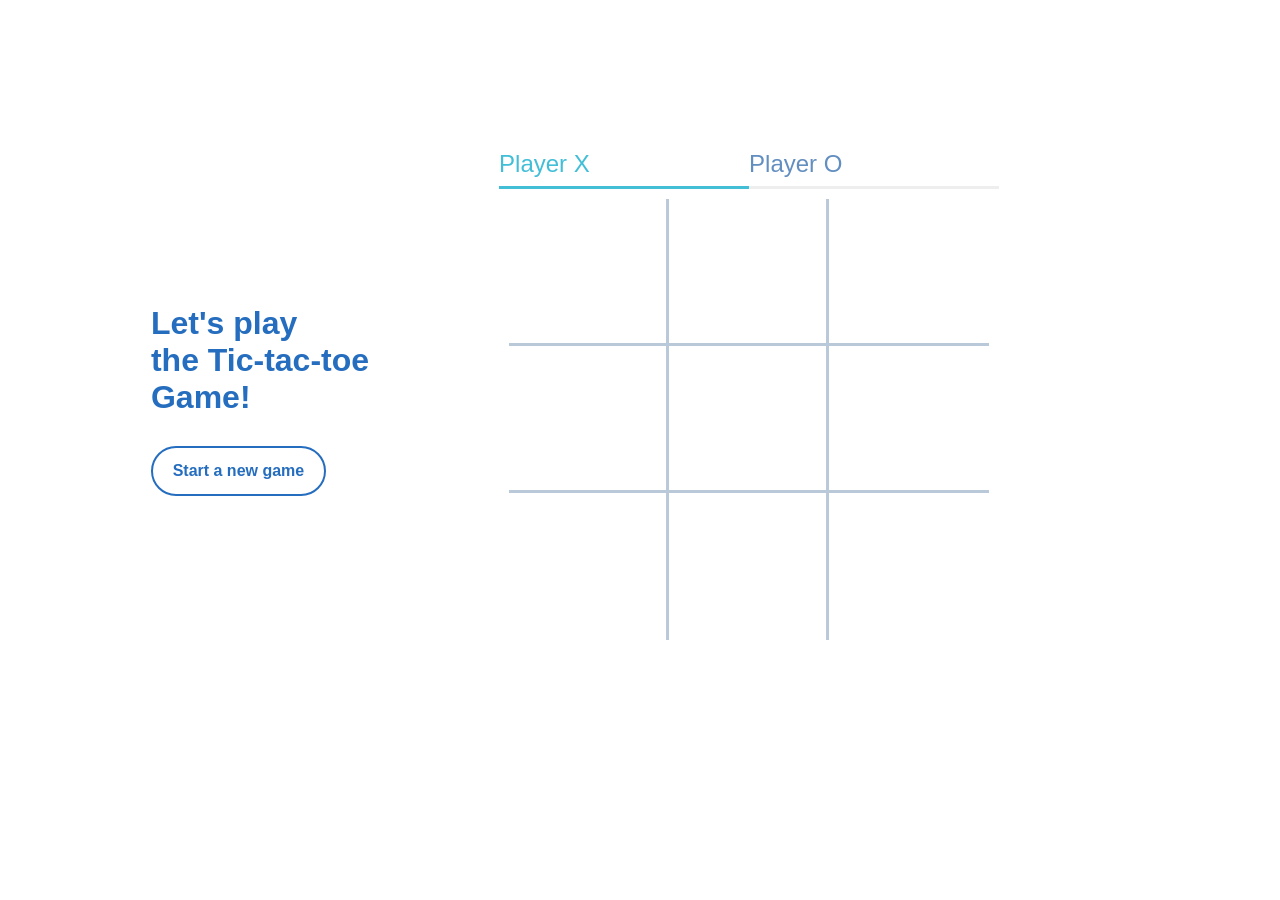
==== docs/index.html @ 2d4a5ea5 "update" ====
<!DOCTYPE html>
<html lang="en">
  <head>
    <meta charset="UTF-8" />
    <meta http-equiv="X-UA-Compatible" content="IE=edge" />
    <meta name="viewport" content="width=device-width, initial-scale=1.0" />
    <link rel="stylesheet" href="style.css" />
    <title>Tick Tac Toe</title>
  </head>
  <body>
    <div class="wrapper">
      <div class="left">
        <h1>
          Let's play <br />
          the Tic-tac-toe <br />
          Game!
        </h1>
        <div class="restart" id="new">Start a new game</div>
      </div>
      <div class="right" id="jeux">
        <div class="game">
          <div class="head">
            <div class="player-X turnX">
              <span>Player X</span>
            </div>
            <div class="player-O">
              <span>Player O</span>
            </div>
          </div>

          <div class="table">
            <div class="board-tile" data-index="0"></div>
            <div class="board-tile" data-index="1"></div>
            <div class="board-tile" data-index="2"></div>
            <div class="board-tile" data-index="3"></div>
            <div class="board-tile" data-index="4"></div>
            <div class="board-tile" data-index="5"></div>
            <div class="board-tile" data-index="6"></div>
            <div class="board-tile" data-index="7"></div>
            <div class="board-tile" data-index="8"></div>
          </div>
        </div>
      </div>
    </div>
  </body>
  <script src="main.js"></script>
</html>
---- docs/style.css ----
* {
  box-sizing: border-box;
  margin: 0;
}

body {
  font-family: "Merriweather sans", sans-serif;
  color: #256dbe;
}
h1 {
  font: size 70px;
  font-weight: bold;
}

.wrapper {
  max-width: 1440px;
  height: 800px;
  display: flex;
  align-items: center;
  justify-content: center;
  margin: 0 auto;
}

.restart {
  width: 175px;
  height: 50px;
  display: flex;
  justify-content: center;
  align-items: center;
  border-radius: 50px;
  border: 2px solid #256dbe;
  transition: all 0.2s ease;
  cursor: pointer;
  font-weight: bold;
  margin-top: 30px;
}

.restart:hover {
  background-color: #256dbe;
  color: white;
  cursor: pointer;
}

.head {
  display: flex;
  color: #638ec0;
  font-size: 24px;
}

.head .player-O {
  flex: 1;
  border-bottom: 3px solid #eee;
  padding-bottom: 8px;
}

.head .player-X {
  flex: 1;
  border-bottom: 3px solid #eee;
  padding-bottom: 8px;
}

.game {
  width: 500px;
  height: 500px;
  display: flex;
  flex-direction: column;
  font-size: 24px;
  margin-left: 50px;
}

.table {
  display: grid;
  grid-template-columns: repeat(3, 1fr);
  grid-template-rows: repeat(3, 1fr);
  grid-gap: 0px;
  flex-grow: 1;
  padding: 10px;
}

.board-tile {
  display: flex;
  justify-content: center;
  align-items: center;
  font-size: 80px;
  background-color: white;
  flex-grow: 1;
  cursor: pointer;
}

.board-tile:not(:nth-child(3n)) {
  border-right: 3px solid rgba(137, 163, 189, 0.58);
}

.board-tile:not(:nth-last-child(-n + 3)) {
  border-bottom: 3px solid rgba(137, 163, 189, 0.58);
}

.board-tile:hover {
  background-color: #eee;
}

#jeux {
  margin-right: 50px;
  display: flex;
  font-size: 3rem;
  justify-content: center;
  align-items: center;
  padding: 80px;
}

.win {
  transition: all 2s ease;
  background-color: rgb(169, 241, 214);
}

.player-X.turnX {
  border-bottom: 3px solid #42bed7;
  color: #42bed7;
}

.player-O.turnO {
  border-bottom: 3px solid #d7b;
  color: #d7b;
}

.X {
  color: #54defa;
}

.O {
  color: rgb(241, 53, 216);
}
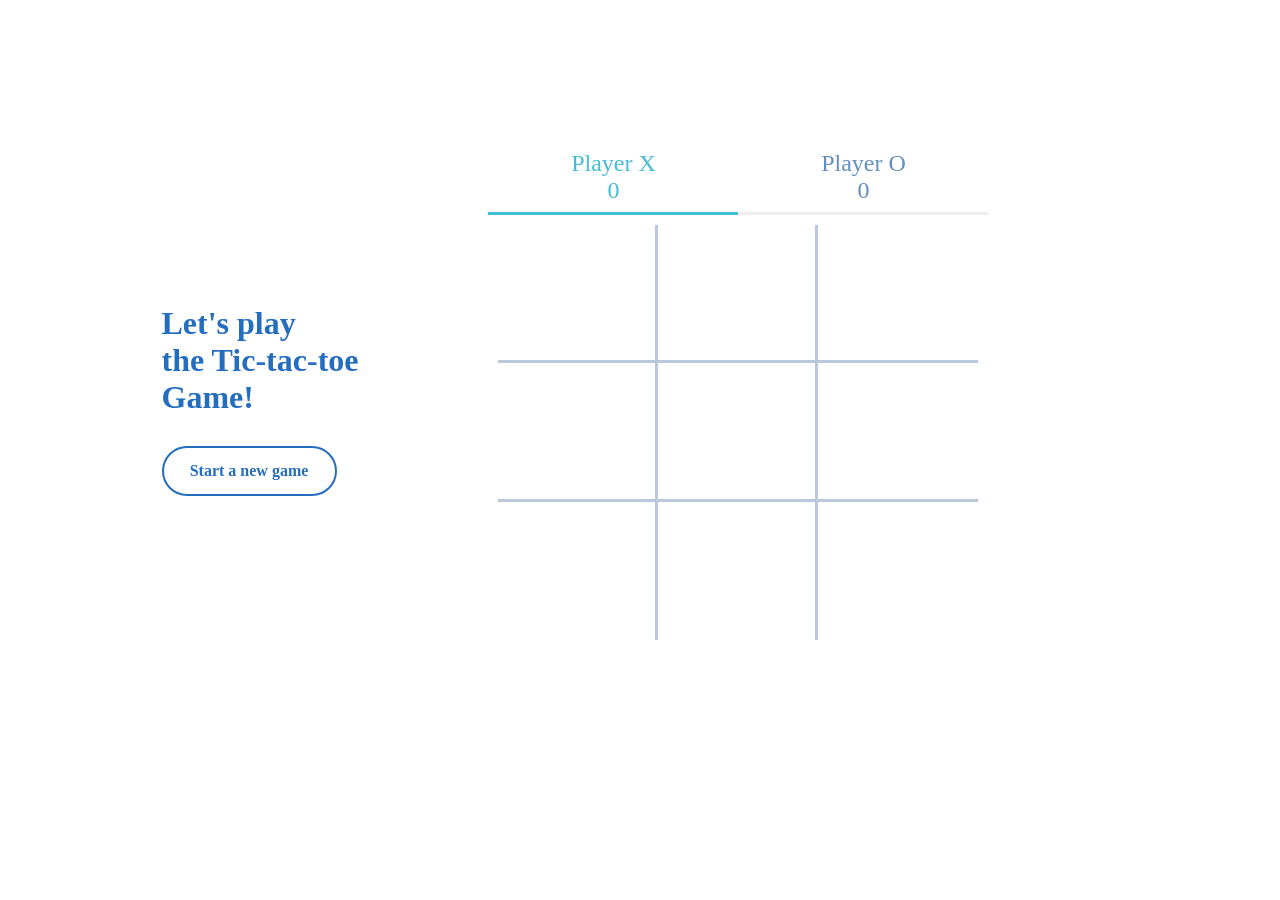
==== commit 5d58261b: "scrore update" ====
--- a/docs/index.html
+++ b/docs/index.html
@@ -22,9 +22,11 @@
           <div class="head">
             <div class="player-X turnX">
               <span>Player X</span>
+              <span class="counterX">0</span>
             </div>
             <div class="player-O">
               <span>Player O</span>
+              <span class="counterO">0</span>
             </div>
           </div>
 
--- a/docs/style.css
+++ b/docs/style.css
@@ -4,10 +4,11 @@
 }
 
 body {
-  font-family: "Merriweather sans", sans-serif;
+  font-family: "Nicla Font";
   color: #256dbe;
 }
 h1 {
+  max-width: 500px;
   font: size 70px;
   font-weight: bold;
 }
@@ -60,6 +61,7 @@
 }
 
 .game {
+  font-family: "Haisley Mind Font";
   width: 500px;
   height: 500px;
   display: flex;
@@ -89,6 +91,19 @@
 
 .board-tile:not(:nth-child(3n)) {
   border-right: 3px solid rgba(137, 163, 189, 0.58);
+}
+
+.board-tile:first-child {
+  border-top-left-radius: 15%;
+}
+.board-tile:nth-child(3) {
+  border-top-right-radius: 15%;
+}
+.board-tile:nth-child(9) {
+  border-bottom-right-radius: 15%;
+}
+.board-tile:nth-child(7) {
+  border-bottom-left-radius: 15%;
 }
 
 .board-tile:not(:nth-last-child(-n + 3)) {
@@ -130,3 +145,17 @@
 .O {
   color: rgb(241, 53, 216);
 }
+
+.player-O > span {
+  font-family: "cascadia code";
+  display: flex;
+  justify-content: center;
+  align-items: center;
+}
+
+.player-X > span {
+  font-family: "cascadia code";
+  display: flex;
+  justify-content: center;
+  align-items: center;
+}
